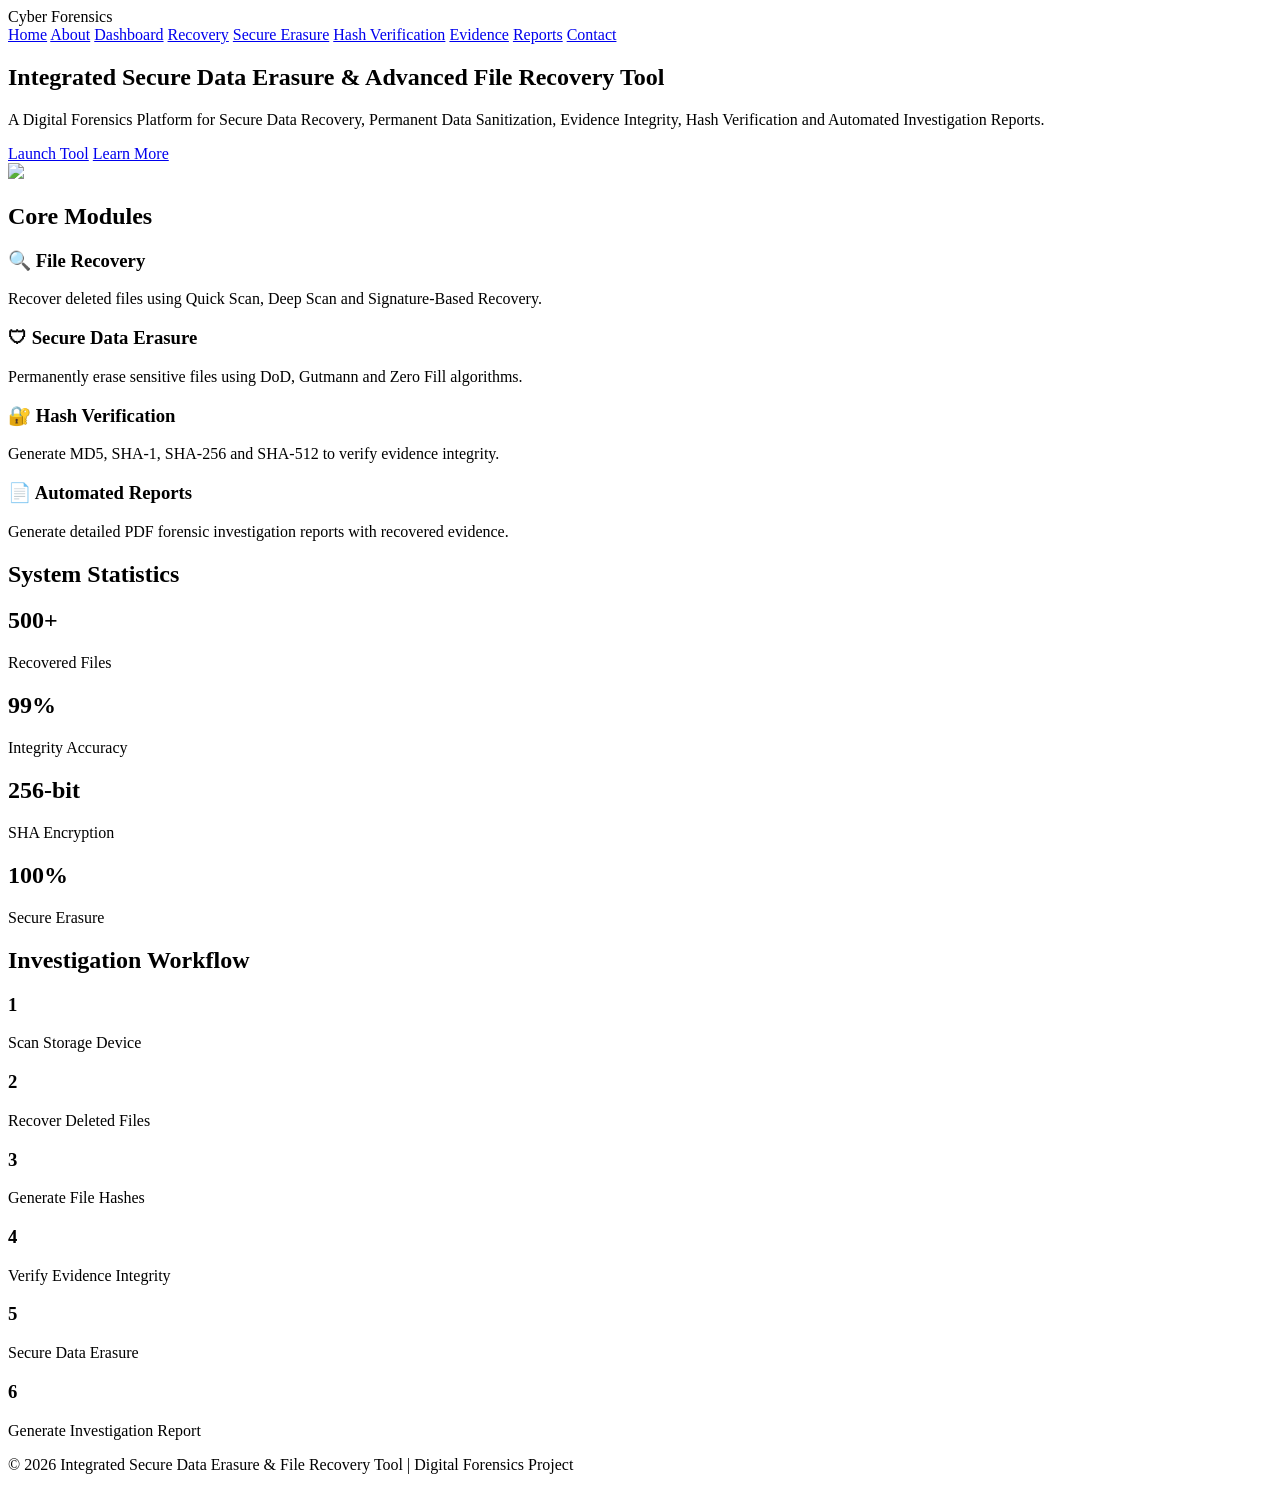
==== index.html @ c8b9b229 "Add files via upload" ====
<!DOCTYPE html>
<html lang="en">
<head>
<meta charset="UTF-8">
<meta name="viewport" content="width=device-width, initial-scale=1.0">

<title>Integrated Secure Data Erasure & File Recovery Tool</title>

<link rel="stylesheet" href="css/style.css">

</head>

<body>

<header>
    <div class="logo">Cyber Forensics</div>

    <nav>
        <a href="index.html">Home</a>
        <a href="about.html">About</a>
        <a href="dashboard.html">Dashboard</a>
        <a href="recovery.html">Recovery</a>
        <a href="erasure.html">Secure Erasure</a>
        <a href="hashing.html">Hash Verification</a>
        <a href="evidence.html">Evidence</a>
        <a href="reports.html">Reports</a>
        <a href="contact.html">Contact</a>
    </nav>
</header>

<section class="hero">

<div class="hero-text">

<h1>Integrated Secure Data Erasure & Advanced File Recovery Tool</h1>

<p>

A Digital Forensics Platform for Secure Data Recovery,
Permanent Data Sanitization, Evidence Integrity,
Hash Verification and Automated Investigation Reports.

</p>

<a href="#" class="btn">Launch Tool</a>

<a href="#" class="btn">Learn More</a>

</div>

<div class="hero-image">

<img src="https://cdn-icons-png.flaticon.com/512/3064/3064197.png">

</div>

</section>

<section>

<h2 class="title">Core Modules</h2>

<div class="features">

<div class="card">

<h3>🔍 File Recovery</h3>

<p>

Recover deleted files using Quick Scan,
Deep Scan and Signature-Based Recovery.

</p>

</div>

<div class="card">

<h3>🛡 Secure Data Erasure</h3>

<p>

Permanently erase sensitive files using
DoD, Gutmann and Zero Fill algorithms.

</p>

</div>

<div class="card">

<h3>🔐 Hash Verification</h3>

<p>

Generate MD5, SHA-1, SHA-256 and SHA-512
to verify evidence integrity.

</p>

</div>

<div class="card">

<h3>📄 Automated Reports</h3>

<p>

Generate detailed PDF forensic investigation
reports with recovered evidence.

</p>

</div>

</div>

</section>

<section>

<h2 class="title">System Statistics</h2>

<div class="stats">

<div class="stat">

<h2>500+</h2>

<p>Recovered Files</p>

</div>

<div class="stat">

<h2>99%</h2>

<p>Integrity Accuracy</p>

</div>

<div class="stat">

<h2>256-bit</h2>

<p>SHA Encryption</p>

</div>

<div class="stat">

<h2>100%</h2>

<p>Secure Erasure</p>

</div>

</div>

</section>

<section>

<h2 class="title">Investigation Workflow</h2>

<div class="workflow">

<div class="step">

<h3>1</h3>

<p>Scan Storage Device</p>

</div>

<div class="step">

<h3>2</h3>

<p>Recover Deleted Files</p>

</div>

<div class="step">

<h3>3</h3>

<p>Generate File Hashes</p>

</div>

<div class="step">

<h3>4</h3>

<p>Verify Evidence Integrity</p>

</div>

<div class="step">

<h3>5</h3>

<p>Secure Data Erasure</p>

</div>

<div class="step">

<h3>6</h3>

<p>Generate Investigation Report</p>

</div>

</div>

</section>

<footer>

<p>

© 2026 Integrated Secure Data Erasure & File Recovery Tool |
Digital Forensics Project

</p>

</footer>

<script src="js/script.js"></script>

</body>
</html>
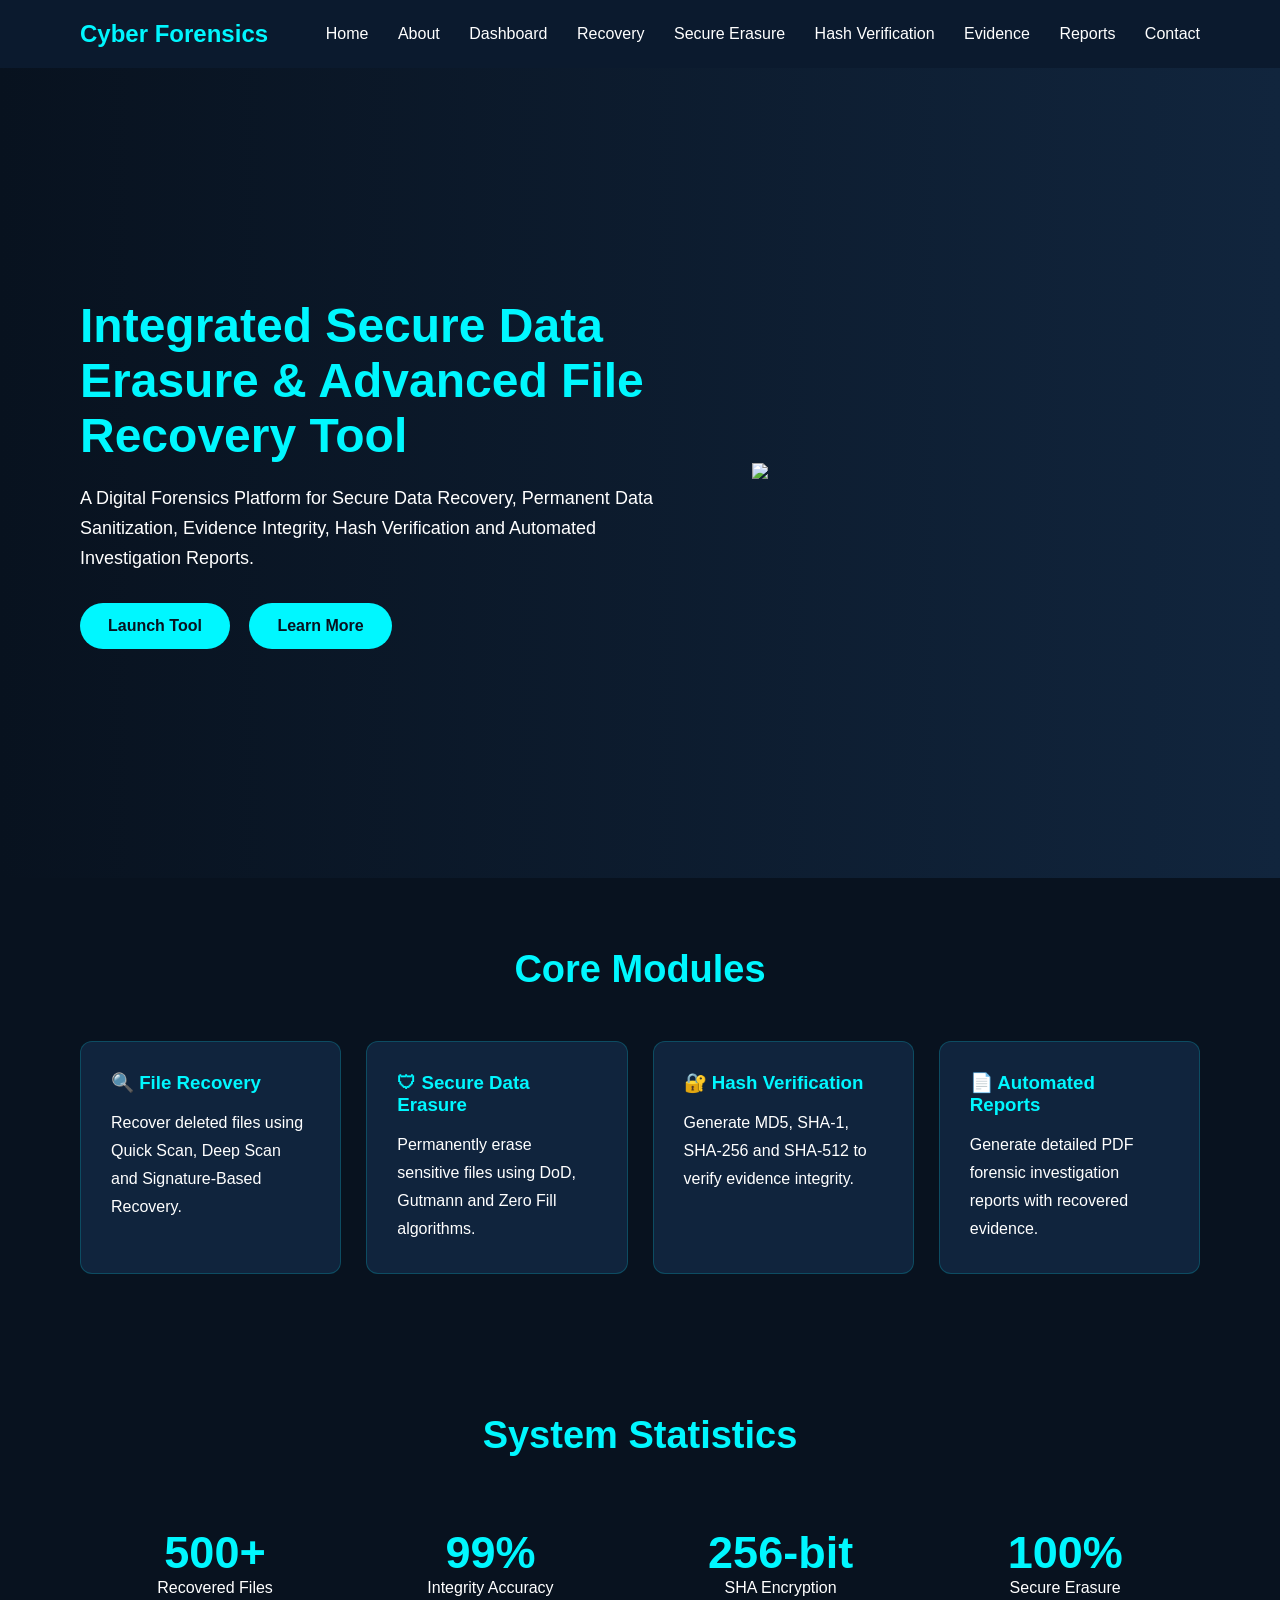
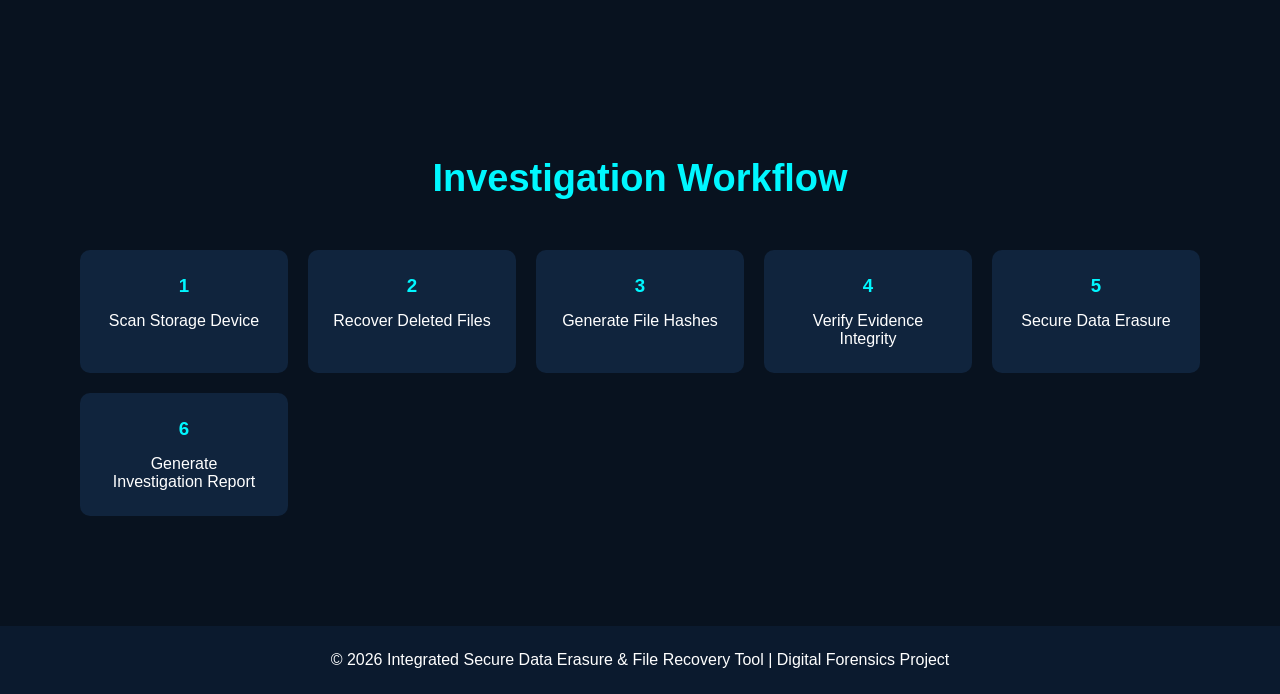
==== commit 5be00239: "Add files via upload" ====
--- a/index.html
+++ b/index.html
@@ -7,6 +7,186 @@
 <title>Integrated Secure Data Erasure & File Recovery Tool</title>
 
 <link rel="stylesheet" href="css/style.css">
+<style>
+
+*{
+    margin:0;
+    padding:0;
+    box-sizing:border-box;
+    font-family:'Poppins',sans-serif;
+}
+
+body{
+    background:#08121f;
+    color:white;
+}
+
+header{
+    width:100%;
+    padding:20px 80px;
+    display:flex;
+    justify-content:space-between;
+    align-items:center;
+    background:#0b1a2e;
+    position:sticky;
+    top:0;
+}
+
+.logo{
+    font-size:24px;
+    font-weight:bold;
+    color:#00f7ff;
+}
+
+nav a{
+    color:white;
+    text-decoration:none;
+    margin-left:25px;
+    transition:.3s;
+}
+
+nav a:hover{
+    color:#00f7ff;
+}
+
+.hero{
+
+    height:90vh;
+    display:flex;
+    justify-content:space-between;
+    align-items:center;
+    padding:0 80px;
+    background:linear-gradient(to right,#08121f,#11253d);
+}
+
+.hero-text{
+    width:55%;
+}
+
+.hero-text h1{
+    font-size:48px;
+    color:#00f7ff;
+    margin-bottom:20px;
+}
+
+.hero-text p{
+    font-size:18px;
+    line-height:30px;
+    margin-bottom:30px;
+}
+
+.btn{
+    display:inline-block;
+    padding:14px 28px;
+    background:#00f7ff;
+    color:#08121f;
+    text-decoration:none;
+    border-radius:30px;
+    font-weight:bold;
+    margin-right:15px;
+}
+
+.btn:hover{
+    background:white;
+}
+
+.hero-image{
+    width:40%;
+}
+
+.hero-image img{
+    width:100%;
+}
+
+section{
+    padding:70px 80px;
+}
+
+.title{
+    text-align:center;
+    font-size:38px;
+    color:#00f7ff;
+    margin-bottom:50px;
+}
+
+.features{
+    display:grid;
+    grid-template-columns:repeat(auto-fit,minmax(250px,1fr));
+    gap:25px;
+}
+
+.card{
+    background:#10243d;
+    padding:30px;
+    border-radius:12px;
+    transition:.3s;
+    border:1px solid #00f7ff30;
+}
+
+.card:hover{
+    transform:translateY(-8px);
+    box-shadow:0 0 20px #00f7ff55;
+}
+
+.card h3{
+    color:#00f7ff;
+    margin-bottom:15px;
+}
+
+.card p{
+    line-height:28px;
+}
+
+.stats{
+    display:flex;
+    justify-content:space-around;
+    text-align:center;
+    flex-wrap:wrap;
+}
+
+.stat{
+    margin:20px;
+}
+
+.stat h2{
+    color:#00f7ff;
+    font-size:45px;
+}
+
+.workflow{
+
+display:grid;
+grid-template-columns:repeat(auto-fit,minmax(200px,1fr));
+gap:20px;
+text-align:center;
+
+}
+
+.step{
+
+background:#10243d;
+padding:25px;
+border-radius:10px;
+
+}
+
+.step h3{
+
+color:#00f7ff;
+margin-bottom:15px;
+
+}
+
+footer{
+
+background:#0b1a2e;
+padding:25px;
+text-align:center;
+margin-top:40px;
+
+}
+
+</style>
 
 </head>
 
